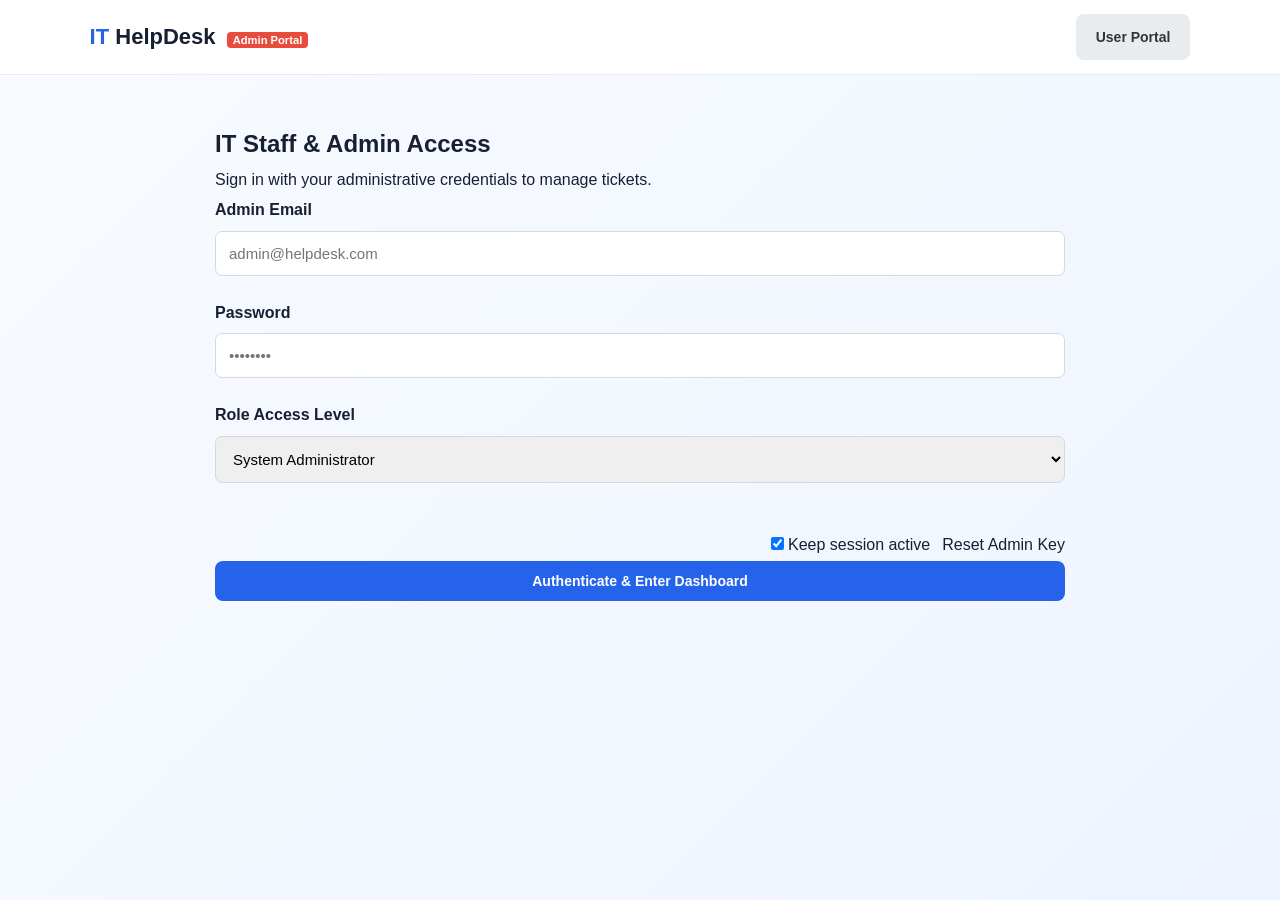
==== admin-login.html @ 25ed330c "final commit" ====
<!DOCTYPE html>
<html lang="en">
<head>
    <meta charset="UTF-8">
    <meta name="viewport" content="width=device-width, initial-scale=1.0">
    <title>IT HelpDesk | Admin Login</title>
    <link rel="stylesheet" href="css/style.css">
</head>
<body class="auth-page">

    <!-- Navigation -->
    <header class="navbar">
        <div class="logo">
            <span>IT</span> HelpDesk <small class="badge-admin">Admin Portal</small>
        </div>
        <div class="nav-buttons">
            <a href="index.html" class="secondary-btn">User Portal</a>
        </div>
    </header>

    <!-- Admin Login Form Container -->
    <main class="form-container admin-login-card">
        <form id="admin-login-form" class="auth-form active-form" onsubmit="handleAdminLogin(event)">
            <h2>IT Staff & Admin Access</h2>
            <p>Sign in with your administrative credentials to manage tickets.</p>

            <div id="error-message" class="error-banner" style="display: none;">
                ⚠️ Invalid email or password.
            </div>

            <div class="form-group">
                <label for="admin-email">Admin Email</label>
                <input type="email" id="admin-email" placeholder="admin@helpdesk.com" required>
            </div>

            <div class="form-group">
                <label for="admin-password">Password</label>
                <input type="password" id="admin-password" placeholder="••••••••" required>
            </div>

            <div class="form-group">
                <label for="admin-role">Role Access Level</label>
                <select id="admin-role" required>
                    <option value="admin">System Administrator</option>
                    <option value="technician">IT Support Technician</option>
                </select>
            </div>

            <div class="form-actions">
                <label><input type="checkbox" checked> Keep session active</label>
                <a href="#">Reset Admin Key</a>
            </div>

            <button type="submit" class="primary-btn full-width">Authenticate & Enter Dashboard</button>
        </form>
    </main>

    <!-- Login Authentication Script -->
   <script>
    function handleAdminLogin(event) {
        event.preventDefault();

        const email = document.getElementById('admin-email').value;
        const password = document.getElementById('admin-password').value;
        const errorMessage = document.getElementById('error-message');

        // Allows your email or any email with a password of 4+ characters
        if (email && password.length >= 4) {
            localStorage.setItem("isAdminLoggedIn", "true");
            localStorage.setItem("activeAdminEmail", email);
            window.location.href = "admin.html";
        } else {
            errorMessage.textContent = "⚠️ Please enter a valid email and a password (at least 4 characters).";
            errorMessage.style.display = "block";
        }
    }
</script>

</body>
</html>
---- css/style.css ----
* {
    margin: 0;
    padding: 0;
    box-sizing: border-box;
}

html {
    scroll-behavior: smooth;
}

body {
    font-family: Arial, Helvetica, sans-serif;
    background: #f7f9fc;
    color: #172033;
    line-height: 1.6;
}

a {
    text-decoration: none;
    color: inherit;
}

/* Navigation */

.navbar {
    height: 75px;
    background: white;
    display: flex;
    align-items: center;
    justify-content: space-between;
    padding: 0 7%;
    border-bottom: 1px solid #e9edf3;
    position: sticky;
    top: 0;
    z-index: 1000;
}

.logo {
    font-size: 22px;
    font-weight: 700;
}

.logo span,
.footer-logo span {
    color: #2563eb;
}

.navbar nav {
    display: flex;
    gap: 30px;
}

.navbar nav a {
    font-size: 14px;
    color: #5d6678;
    transition: 0.3s;
}

.navbar nav a:hover {
    color: #2563eb;
}

.nav-buttons {
    display: flex;
    align-items: center;
    gap: 15px;
}

.login-btn {
    font-size: 14px;
    font-weight: 600;
}

.primary-btn {
    background: #2563eb;
    color: white;
    padding: 11px 20px;
    border-radius: 8px;
    font-size: 14px;
    font-weight: 600;
    display: inline-block;
    transition: 0.3s;
}

.primary-btn:hover {
    background: #1d4ed8;
    transform: translateY(-2px);
}

.large {
    padding: 15px 25px;
}

.secondary-btn {
    border: 1px solid #d9dee8;
    background: white;
    padding: 14px 22px;
    border-radius: 8px;
    font-weight: 600;
    font-size: 14px;
}


/* Hero */

.hero {
    min-height: 650px;
    padding: 80px 7%;
    display: grid;
    grid-template-columns: 1.1fr 0.9fr;
    gap: 60px;
    align-items: center;
    background: linear-gradient(135deg, #f8fbff, #eef4ff);
}

.badge {
    display: inline-block;
    background: #e6efff;
    color: #2563eb;
    padding: 7px 13px;
    border-radius: 20px;
    font-size: 13px;
    font-weight: 600;
    margin-bottom: 20px;
}

.hero h1 {
    font-size: clamp(40px, 5vw, 65px);
    line-height: 1.08;
    letter-spacing: -2px;
    max-width: 700px;
}

.hero h1 span {
    display: block;
    color: #2563eb;
}

.hero p {
    color: #667085;
    max-width: 570px;
    margin: 25px 0;
    font-size: 18px;
}

.hero-buttons {
    display: flex;
    gap: 15px;
    align-items: center;
}

.hero-stats {
    display: flex;
    gap: 45px;
    margin-top: 45px;
}

.hero-stats strong {
    display: block;
    font-size: 22px;
}

.hero-stats small {
    color: #737d8f;
}


/* Dashboard Preview */

.dashboard-preview {
    background: white;
    border-radius: 18px;
    padding: 25px;
    box-shadow: 0 20px 60px rgba(25, 50, 90, 0.12);
}

.preview-header {
    display: flex;
    justify-content: space-between;
    font-weight: 700;
    margin-bottom: 25px;
}

.online {
    color: #16a34a;
    font-size: 12px;
}

.ticket-card {
    display: flex;
    align-items: center;
    gap: 15px;
    padding: 18px 0;
    border-bottom: 1px solid #edf0f4;
}

.ticket-card:last-child {
    border-bottom: none;
}

.ticket-icon {
    width: 45px;
    height: 45px;
    display: grid;
    place-items: center;
    background: #eef4ff;
    border-radius: 10px;
}

.ticket-info {
    flex: 1;
}

.ticket-info strong {
    display: block;
    font-size: 13px;
}

.ticket-info small {
    color: #8a93a3;
    font-size: 11px;
}

.status {
    font-size: 11px;
    padding: 5px 9px;
    border-radius: 20px;
    font-weight: 600;
}

.progress {
    background: #fff4d6;
    color: #a16207;
}

.resolved {
    background: #dcfce7;
    color: #15803d;
}

.new {
    background: #dbeafe;
    color: #1d4ed8;
}


/* General sections */

.section {
    padding: 100px 7%;
    background: white;
}

.section-heading {
    text-align: center;
    max-width: 650px;
    margin: auto;
}

.section-heading span,
.about-section span {
    color: #2563eb;
    font-size: 12px;
    font-weight: 700;
    letter-spacing: 1.5px;
}

.section-heading h2,
.about-section h2 {
    font-size: 38px;
    line-height: 1.2;
    margin: 12px 0;
}

.section-heading p {
    color: #737d8f;
}


/* Services */

.services-grid {
    max-width: 1100px;
    margin: 55px auto 0;
    display: grid;
    grid-template-columns: repeat(4, 1fr);
    gap: 20px;
}

.service-card {
    border: 1px solid #e8ecf2;
    padding: 30px 25px;
    border-radius: 14px;
    transition: 0.3s;
}

.service-card:hover {
    transform: translateY(-6px);
    box-shadow: 0 15px 35px rgba(20, 40, 80, 0.08);
}

.service-icon {
    font-size: 30px;
    margin-bottom: 20px;
}

.service-card h3 {
    margin-bottom: 10px;
}

.service-card p {
    color: #737d8f;
    font-size: 14px;
}


/* How it works */

.how-section {
    padding: 100px 7%;
    background: #f7f9fc;
}

.steps {
    max-width: 1000px;
    margin: 55px auto 0;
    display: grid;
    grid-template-columns: repeat(4, 1fr);
    gap: 30px;
}

.step-number {
    color: #2563eb;
    font-size: 30px;
    font-weight: 700;
    margin-bottom: 15px;
}

.step p {
    color: #737d8f;
    font-size: 14px;
}


/* About */

.about-section {
    padding: 100px 7%;
    display: grid;
    grid-template-columns: 1fr 1fr;
    gap: 80px;
    background: white;
}

.about-section p {
    color: #667085;
    font-size: 17px;
}


/* Footer */

footer {
    padding: 35px 7%;
    background: #101828;
    color: white;
    display: flex;
    justify-content: space-between;
    align-items: center;
}

.footer-logo {
    font-size: 20px;
    font-weight: 700;
}

footer p {
    color: #98a2b3;
    font-size: 13px;
}


/* Responsive */

@media (max-width: 1000px) {

    .navbar nav {
        display: none;
    }

    .hero {
        grid-template-columns: 1fr;
    }

    .services-grid {
        grid-template-columns: repeat(2, 1fr);
    }

    .steps {
        grid-template-columns: repeat(2, 1fr);
    }

    .about-section {
        grid-template-columns: 1fr;
    }
}


@media (max-width: 600px) {

    .navbar {
        padding: 0 5%;
    }

    .nav-buttons .primary-btn {
        display: none;
    }

    .hero {
        padding: 60px 5%;
    }

    .hero h1 {
        font-size: 42px;
    }

    .hero-buttons {
        flex-direction: column;
        align-items: stretch;
    }

    .hero-stats {
        gap: 20px;
        flex-wrap: wrap;
    }

    .services-grid,
    .steps {
        grid-template-columns: 1fr;
    }

    .section,
    .how-section,
    .about-section {
        padding: 70px 5%;
    }

    footer {
        flex-direction: column;
        gap: 15px;
        text-align: center;
    }
}
/* ==========================================
   DASHBOARD
========================================== */

.dashboard-container {
    width: 90%;
    max-width: 1200px;
    margin: 50px auto;
}

.dashboard-header {
    display: flex;
    justify-content: space-between;
    align-items: center;
    gap: 20px;
    margin-bottom: 35px;
}

.dashboard-header h1 {
    margin-bottom: 8px;
}

.dashboard-header p {
    color: #666;
}


/* ==========================================
   BUTTONS
========================================== */

.primary-btn,
.secondary-btn,
.logout-btn {
    border: none;
    cursor: pointer;
    text-decoration: none;
    display: inline-block;
    padding: 12px 20px;
    border-radius: 8px;
    font-weight: 600;
}

.secondary-btn {
    background: #e9ecef;
    color: #333;
}

.logout-btn {
    background: #dc3545;
    color: white;
}


/* ==========================================
   STATS
========================================== */

.stats-grid {
    display: grid;
    grid-template-columns:
        repeat(4, 1fr);

    gap: 20px;

    margin-bottom: 40px;
}

.stat-card {
    background: white;
    padding: 25px;
    border-radius: 12px;
    box-shadow:
        0 4px 15px rgba(0,0,0,0.08);
}

.stat-card h3 {
    color: #666;
    font-size: 15px;
}

.stat-card p {
    font-size: 32px;
    font-weight: bold;
    margin-top: 10px;
}


/* ==========================================
   DASHBOARD SECTION
========================================== */

.dashboard-section {
    background: white;
    padding: 30px;
    border-radius: 12px;
    box-shadow:
        0 4px 15px rgba(0,0,0,0.08);
}

.section-header {
    display: flex;
    justify-content: space-between;
    margin-bottom: 25px;
}


/* ==========================================
   TICKETS
========================================== */

.ticket-list {
    display: flex;
    flex-direction: column;
    gap: 15px;
}

.ticket-card {
    display: flex;
    justify-content: space-between;
    align-items: flex-start;
    gap: 20px;

    padding: 20px;

    border: 1px solid #e5e7eb;

    border-radius: 10px;

    background: #fafafa;
}

.ticket-card h3 {
    margin-bottom: 8px;
}

.ticket-card p {
    color: #555;
    margin: 6px 0;
}

.ticket-card small {
    color: #888;
}


/* ==========================================
   STATUS
========================================== */

.status-badge {
    padding: 7px 13px;
    border-radius: 20px;
    background: #e7f1ff;
    color: #0d6efd;
    font-size: 13px;
    font-weight: bold;
    white-space: nowrap;
}


/* ==========================================
   EMPTY STATE
========================================== */

.empty-state {
    text-align: center;
    padding: 50px 20px;
}

.empty-state p {
    margin: 10px 0 25px;
}


/* ==========================================
   FORM
========================================== */

.form-container {
    width: 90%;
    max-width: 850px;
    margin: 50px auto;
}

.form-header {
    margin-bottom: 30px;
}

.form-header p {
    color: #666;
    margin-top: 10px;
}

.ticket-form {
    background: white;
    padding: 35px;
    border-radius: 12px;

    box-shadow:
        0 4px 15px rgba(0,0,0,0.08);
}

.form-group {
    display: flex;
    flex-direction: column;
    margin-bottom: 20px;
}

.form-group label {
    font-weight: 600;
    margin-bottom: 8px;
}

.form-group input,
.form-group select,
.form-group textarea {
    padding: 13px;

    border: 1px solid #d5d9df;

    border-radius: 7px;

    font-size: 15px;

    font-family: inherit;
}

.form-group textarea {
    resize: vertical;
}

.form-row {
    display: grid;
    grid-template-columns: 1fr 1fr;
    gap: 20px;
}

.form-actions {
    display: flex;
    justify-content: flex-end;
    gap: 12px;
    margin-top: 25px;
}


/* ==========================================
   MOBILE
========================================== */

@media (max-width: 768px) {

    .stats-grid {
        grid-template-columns: 1fr 1fr;
    }

    .dashboard-header {
        flex-direction: column;
        align-items: flex-start;
    }

    .form-row {
        grid-template-columns: 1fr;
    }

    .ticket-card {
        flex-direction: column;
    }

}


@media (max-width: 500px) {

    .stats-grid {
        grid-template-columns: 1fr;
    }

}

/* ==========================================
   AUTHENTICATION PAGES
========================================== */

.auth-page {
    min-height: 100vh;
    background: linear-gradient(135deg, #f8fbff, #eef4ff);
}

.auth-container {
    width: 92%;
    max-width: 520px;
    margin: 60px auto;
}

.auth-card {
    background: #fff;
    padding: 42px;
    border-radius: 18px;
    box-shadow: 0 20px 60px rgba(25, 50, 90, 0.12);
}

.auth-icon {
    width: 56px;
    height: 56px;
    display: grid;
    place-items: center;
    background: #eef4ff;
    border-radius: 14px;
    font-size: 26px;
    margin-bottom: 18px;
}

.page-label {
    display: inline-block;
    color: #2563eb;
    font-size: 11px;
    font-weight: 800;
    letter-spacing: 1.4px;
    margin-bottom: 8px;
}

.auth-card h1 {
    font-size: 34px;
    margin: 5px 0 8px;
}

.auth-subtitle {
    color: #667085;
    margin-bottom: 28px;
}

.auth-form {
    display: flex;
    flex-direction: column;
    gap: 4px;
}

.auth-submit {
    width: 100%;
    border: 0;
    cursor: pointer;
    margin-top: 8px;
}

.auth-footer {
    text-align: center;
    margin-top: 24px;
    color: #667085;
}

.auth-footer a,
.back-link {
    color: #2563eb;
    font-weight: 600;
}

.back-link {
    display: block;
    text-align: center;
    margin-top: 18px;
    font-size: 14px;
}

.form-message {
    padding: 12px 14px;
    border-radius: 8px;
    margin: 8px 0 10px;
    font-size: 14px;
}

.form-message.error {
    background: #fff1f2;
    color: #be123c;
    border: 1px solid #fecdd3;
}

.form-message.success {
    background: #f0fdf4;
    color: #15803d;
    border: 1px solid #bbf7d0;
}

.field-help {
    color: #8a93a3;
    text-align: right;
    margin-top: 4px;
}

.service-card {
    color: inherit;
}

.navbar nav a.active {
    color: #2563eb;
    font-weight: 600;
}

@media (max-width: 600px) {
    .auth-card {
        padding: 28px 22px;
    }

    .auth-card h1 {
        font-size: 29px;
    }
}
/* Admin Layout & Sidebar */
.badge-admin { background: #e74c3c; color: #fff; padding: 2px 6px; font-size: 0.7rem; border-radius: 4px; margin-left: 5px; }
.admin-navbar { display: flex; justify-content: space-between; align-items: center; border-bottom: 1px solid #e0e0e0; }
.btn-sm { padding: 6px 12px; font-size: 0.85rem; }

.admin-layout { display: flex; min-height: calc(100vh - 60px); }
.sidebar { width: 220px; background: #1e293b; color: #fff; padding: 20px 0; }
.sidebar-nav a { display: block; color: #94a3b8; padding: 12px 20px; text-decoration: none; font-size: 0.95rem; }
.sidebar-nav a:hover, .sidebar-nav a.active { background: #334155; color: #fff; }

.admin-main { flex: 1; padding: 25px; background: #f8fafc; }

/* Dashboard Cards */
.stats-grid { display: grid; grid-template-columns: repeat(auto-fit, minmax(200px, 1fr)); gap: 15px; margin-bottom: 25px; }
.stat-card { background: #fff; padding: 20px; border-radius: 8px; box-shadow: 0 2px 4px rgba(0,0,0,0.05); border-left: 4px solid #94a3b8; }
.stat-card.border-yellow { border-left-color: #f1c40f; }
.stat-card.border-blue { border-left-color: #3498db; }
.stat-card.border-green { border-left-color: #2ecc71; }
.stat-number { font-size: 1.8rem; font-weight: bold; margin: 5px 0; }
.stat-desc { font-size: 0.8rem; color: #64748b; }

/* Admin Table */
.table-container { background: #fff; border-radius: 8px; padding: 20px; box-shadow: 0 2px 4px rgba(0,0,0,0.05); }
.table-header { display: flex; justify-content: space-between; align-items: center; margin-bottom: 15px; flex-wrap: wrap; gap: 10px; }
.filter-controls { display: flex; gap: 10px; }
.filter-controls input, .filter-controls select { padding: 8px 12px; border: 1px solid #cbd5e1; border-radius: 6px; }

.admin-table { width: 100%; border-collapse: collapse; text-align: left; font-size: 0.9rem; }
.admin-table th, .admin-table td { padding: 12px 10px; border-bottom: 1px solid #e2e8f0; }
.admin-table th { background: #f1f5f9; color: #475569; }

/* Status & Priority Pills */
.status-pill { padding: 4px 8px; border-radius: 12px; font-size: 0.75rem; font-weight: 600; }
.status-pill.new { background: #fef3c7; color: #d97706; }
.status-pill.progress { background: #e0f2fe; color: #0284c7; }
.status-pill.resolved { background: #dcfce7; color: #15803d; }

.priority-badge { font-size: 0.75rem; font-weight: bold; }
.priority-badge.medium { color: #d97706; }
.priority-badge.high { color: #ea580c; }
.priority-badge.urgent { color: #dc2626; }

.tech-select { padding: 4px; border-radius: 4px; border: 1px solid #cbd5e1; }
.btn-action { padding: 5px 12px; background: #2563eb; color: #fff; border: none; border-radius: 4px; cursor: pointer; }
.btn-action:hover { background: #1d4ed8; }
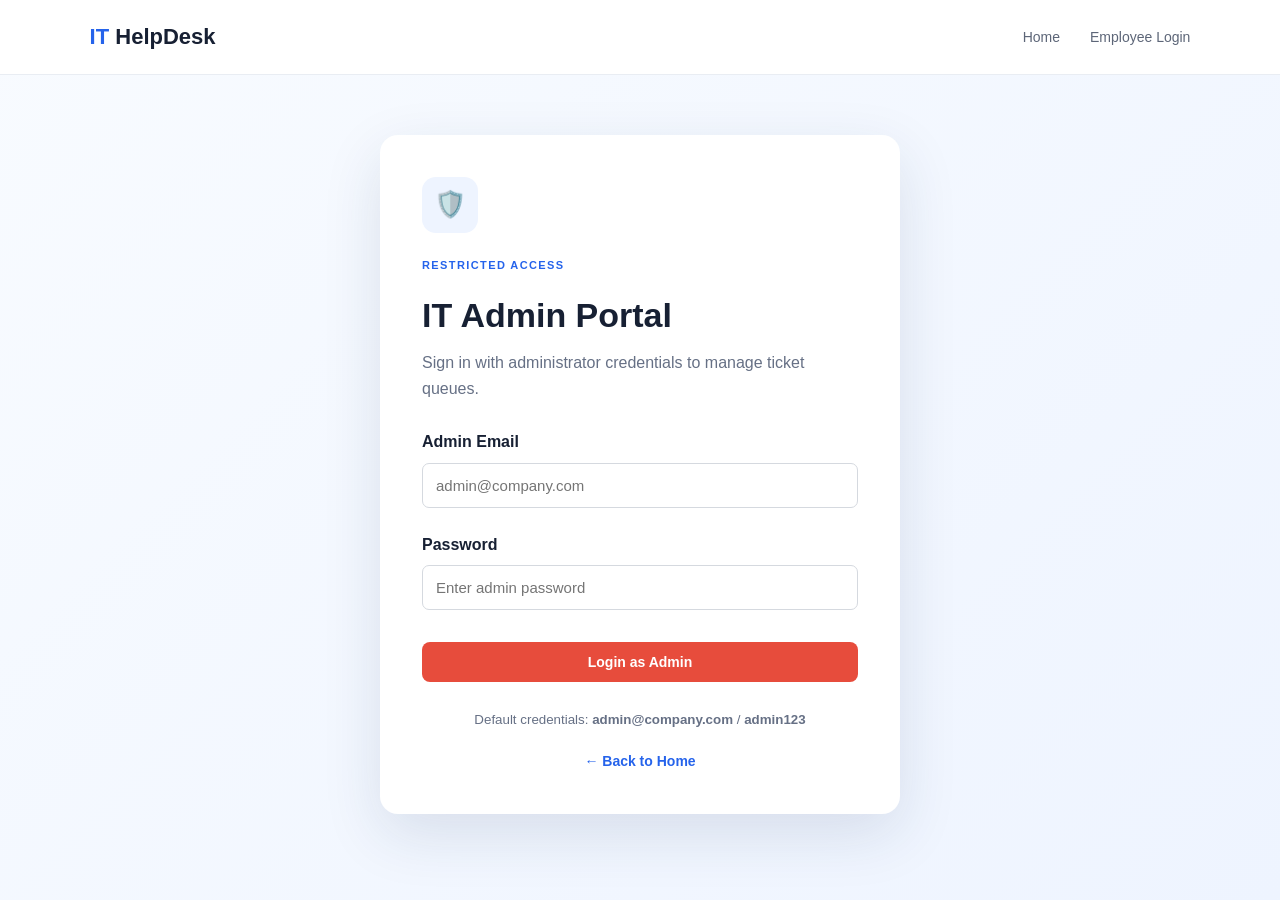
==== commit 287a309c: "Update complete IT HelpDesk application files and routing" ====
--- a/admin-login.html
+++ b/admin-login.html
@@ -3,78 +3,50 @@
 <head>
     <meta charset="UTF-8">
     <meta name="viewport" content="width=device-width, initial-scale=1.0">
-    <title>IT HelpDesk | Admin Login</title>
+    <title>Admin Login | IT HelpDesk</title>
     <link rel="stylesheet" href="css/style.css">
 </head>
 <body class="auth-page">
 
-    <!-- Navigation -->
-    <header class="navbar">
-        <div class="logo">
-            <span>IT</span> HelpDesk <small class="badge-admin">Admin Portal</small>
-        </div>
-        <div class="nav-buttons">
-            <a href="index.html" class="secondary-btn">User Portal</a>
-        </div>
-    </header>
+<header class="navbar">
+    <a href="index.html" class="logo"><span>IT</span> HelpDesk</a>
+    <nav>
+        <a href="index.html">Home</a>
+        <a href="login.html">Employee Login</a>
+    </nav>
+</header>
 
-    <!-- Admin Login Form Container -->
-    <main class="form-container admin-login-card">
-        <form id="admin-login-form" class="auth-form active-form" onsubmit="handleAdminLogin(event)">
-            <h2>IT Staff & Admin Access</h2>
-            <p>Sign in with your administrative credentials to manage tickets.</p>
+<main class="auth-container">
+    <section class="auth-card">
+        <div class="auth-icon">🛡️</div>
+        <span class="page-label">RESTRICTED ACCESS</span>
+        <h1>IT Admin Portal</h1>
+        <p class="auth-subtitle">Sign in with administrator credentials to manage ticket queues.</p>
 
-            <div id="error-message" class="error-banner" style="display: none;">
-                ⚠️ Invalid email or password.
+        <form id="adminLoginForm" class="auth-form" onsubmit="return false;">
+            <div class="form-group">
+                <label for="adminEmail">Admin Email</label>
+                <input type="email" id="adminEmail" placeholder="admin@company.com" required>
             </div>
 
             <div class="form-group">
-                <label for="admin-email">Admin Email</label>
-                <input type="email" id="admin-email" placeholder="admin@helpdesk.com" required>
+                <label for="adminPassword">Password</label>
+                <input type="password" id="adminPassword" placeholder="Enter admin password" required>
             </div>
 
-            <div class="form-group">
-                <label for="admin-password">Password</label>
-                <input type="password" id="admin-password" placeholder="••••••••" required>
-            </div>
+            <div id="adminLoginMessage" class="form-message" hidden></div>
 
-            <div class="form-group">
-                <label for="admin-role">Role Access Level</label>
-                <select id="admin-role" required>
-                    <option value="admin">System Administrator</option>
-                    <option value="technician">IT Support Technician</option>
-                </select>
-            </div>
+            <button type="submit" class="primary-btn auth-submit" style="background-color: #e74c3c;">Login as Admin</button>
+        </form>
 
-            <div class="form-actions">
-                <label><input type="checkbox" checked> Keep session active</label>
-                <a href="#">Reset Admin Key</a>
-            </div>
+        <p class="auth-footer">
+            <small>Default credentials: <strong>admin@company.com</strong> / <strong>admin123</strong></small>
+        </p>
 
-            <button type="submit" class="primary-btn full-width">Authenticate & Enter Dashboard</button>
-        </form>
-    </main>
+        <a href="index.html" class="back-link">← Back to Home</a>
+    </section>
+</main>
 
-    <!-- Login Authentication Script -->
-   <script>
-    function handleAdminLogin(event) {
-        event.preventDefault();
-
-        const email = document.getElementById('admin-email').value;
-        const password = document.getElementById('admin-password').value;
-        const errorMessage = document.getElementById('error-message');
-
-        // Allows your email or any email with a password of 4+ characters
-        if (email && password.length >= 4) {
-            localStorage.setItem("isAdminLoggedIn", "true");
-            localStorage.setItem("activeAdminEmail", email);
-            window.location.href = "admin.html";
-        } else {
-            errorMessage.textContent = "⚠️ Please enter a valid email and a password (at least 4 characters).";
-            errorMessage.style.display = "block";
-        }
-    }
-</script>
-
+<script src="js/script.js"></script>
 </body>
 </html>
